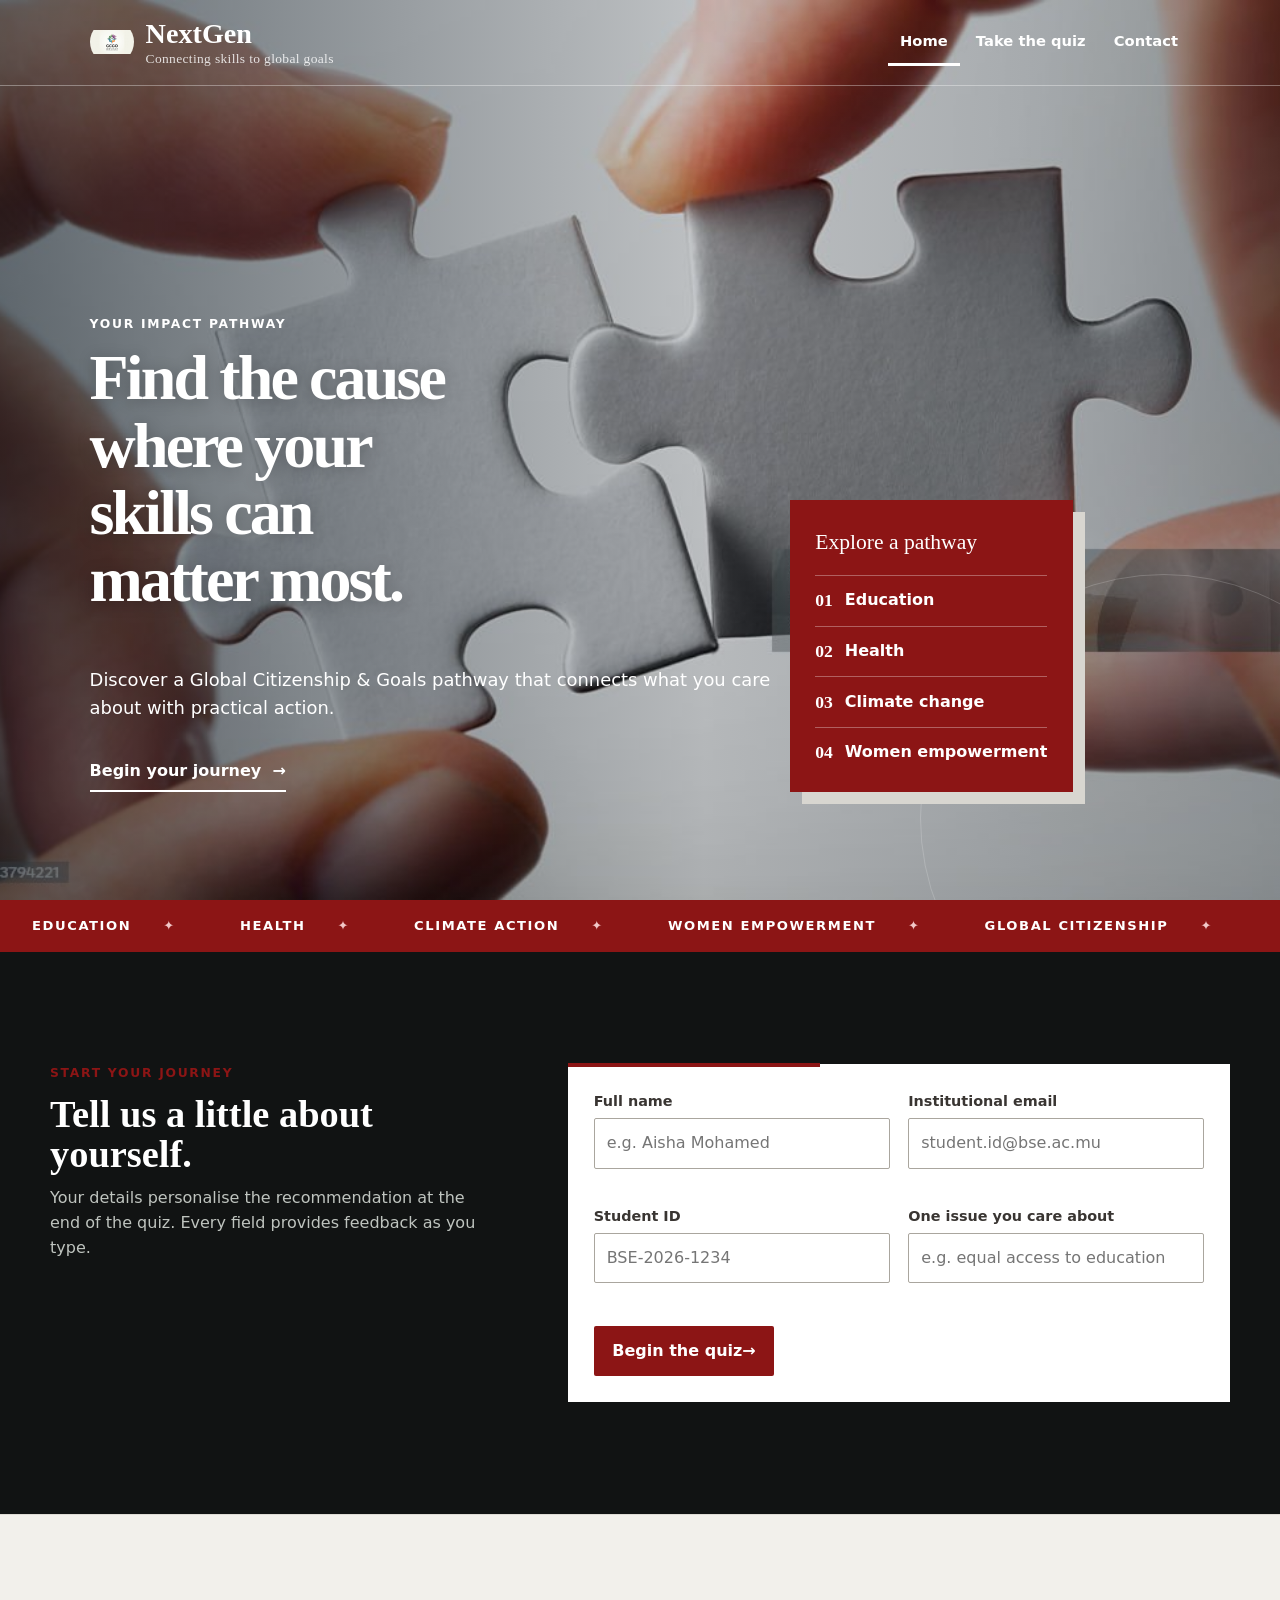
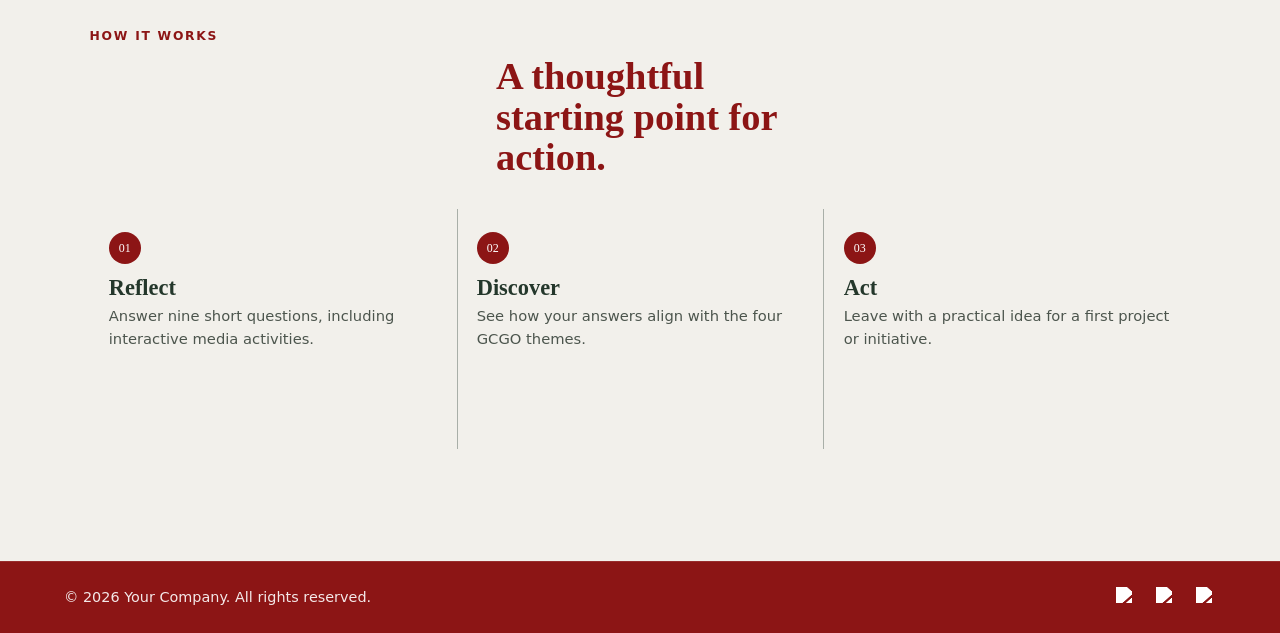
==== index.html @ 07a1584e "changed home.html to index.html" ====
<!doctype html>
<html lang="en">
<head>
  <meta charset="utf-8">
  <meta name="viewport" content="width=device-width, initial-scale=1">
  <title>GCGO Advisor | Find your impact pathway</title>
  <link rel="stylesheet" href="base.css">
  <link rel="stylesheet" href="home.css">
</head>
<body class="page-home">
  <header class="site-header">
    <a class="brand" href="home.html">
      <img src="images/logo.png" alt="GCGO Advisor logo">
      <span>NextGen<small>Connecting skills to global goals</small></span>
    </a>
    <button class="menu-toggle" aria-label="Open navigation" aria-expanded="false">☰</button>
    <nav class="site-nav" aria-label="Primary navigation">
      <ul class="nav-list">
        <li><a href="home.html" aria-current="page">Home</a></li>
        <li><a href="gcgo.html">Take the quiz</a></li>
        <li><a href="contact.html">Contact</a></li>
      </ul>
    </nav>
  </header>
  <main>
    <section class="hero">
      <div class="hero-copy" data-reveal>
        <p class="eyebrow">Your impact pathway</p>
        <h1>Find the cause where your skills can matter most.</h1>
        <p class="lead">Discover a Global Citizenship &amp; Goals pathway that connects what you care about with practical action.</p>
        <a class="hero-link" href="#start-title">Begin your journey <span aria-hidden="true">→</span></a>
      </div>
      <aside class="hero-card" aria-label="Four global goal pathways">
        <p>Explore a pathway</p>
        <ul>
          <li><span>01</span> Education</li>
          <li><span>02</span> Health</li>
          <li><span>03</span> Climate change</li>
          <li><span>04</span> Women empowerment</li>
        </ul>
      </aside>
    </section>
    <div class="impact-ticker" aria-label="GCGO focus areas">
      <span>Education</span>
      <span>Health</span>
      <span>Climate action</span>
      <span>Women empowerment</span>
      <span>Global citizenship</span>
    </div>
    <section class="onboarding reveal-on-scroll" aria-labelledby="start-title">
      <div class="onboarding-copy">
        <p class="eyebrow">Start your journey</p>
        <h2 id="start-title">Tell us a little about yourself.</h2>
        <p>Your details personalise the recommendation at the end of the quiz. Every field provides feedback as you type.</p>
      </div>
      <form id="studentForm" novalidate>
        <div class="field">
          <label for="name">Full name</label>
          <input id="name" autocomplete="name" placeholder="e.g. Aisha Mohamed">
          <small class="error-message" data-error-for="name"></small>
        </div>
        <div class="field">
          <label for="email">Institutional email</label>
          <input id="email" type="email" autocomplete="email" placeholder="student.id@bse.ac.mu">
          <small class="error-message" data-error-for="email"></small>
        </div>
        <div class="field">
          <label for="studentId">Student ID</label>
          <input id="studentId" placeholder="BSE-2026-1234">
          <small class="error-message" data-error-for="studentId"></small>
        </div>
        <div class="field">
          <label for="interest">One issue you care about</label>
          <input id="interest" placeholder="e.g. equal access to education">
          <small class="error-message" data-error-for="interest"></small>
        </div>
        <button class="primary-btn" type="submit">Begin the quiz <span aria-hidden="true">→</span></button>
      </form>
    </section>
    
    <section class="editorial-section reveal-on-scroll">
      <p class="eyebrow">How it works</p>
      <h2>A thoughtful starting point for action.</h2>
      <div class="steps">
        <article>
          <span>01</span>
          <h3>Reflect</h3>
          <p>Answer nine short questions, including interactive media activities.</p>
        </article>
        <article>
          <span>02</span>
          <h3>Discover</h3>
          <p>See how your answers align with the four GCGO themes.</p>
        </article>
        <article>
          <span>03</span>
          <h3>Act</h3>
          <p>Leave with a practical idea for a first project or initiative.</p>
        </article>
      </div>
    </section>
  </main>
  <footer class="site-footer">
    <div class="footer-content">
      <p>&copy; 2026 Your Company. All rights reserved.</p>

      <div class="social-links">
        <!-- LinkedIn -->
        <a href="https://linkedin.com" target="_blank">
          <img src="https://cdn.jsdelivr.net/npm/simple-icons@v10/icons/linkedin.svg" alt="LinkedIn" width="20" height="20">
        </a>

        <!-- X / Twitter -->
        <a href="https://x.com" target="_blank">
          <img src="https://cdn.jsdelivr.net/npm/simple-icons@v10/icons/x.svg" alt="X" width="20" height="20">
        </a>

        <!-- Instagram -->
        <a href="https://instagram.com" target="_blank">
          <img src="https://cdn.jsdelivr.net/npm/simple-icons@v10/icons/instagram.svg" alt="Instagram" width="20" height="20">
        </a>
      </div>
    </div>
  </footer>
  <script src="home.js"></script>
</body>
</html>
---- base.css ----
/* Shared Stanford-cardinal visual system and warm editorial background. */
:root { --stanford-cardinal:#8c1515; 
    --stanford-dark-red:#5e0d0d; 
    --stanford-dark-text:#2e2d29; 
    --stanford-gray:#4d4f53; 
    --stanford-light-bg:#f4f4f0; 
    --stanford-card-bg:#fff; 
    --stanford-border:#dedbd4; 
    --stanford-accent:#c41230; 
    --ink:#1e1b1a; 
    --cream:#f7f5f1; 
    --sage:#e8eee8; 
    --success:#176b3a; 
    --danger:#b42318; }
* { 
    box-sizing:border-box; } 
    
html { scroll-behavior:smooth; } 

body { margin:0; 
    min-width:320px; 
    min-height:100vh;
    display:flex;
    flex-direction:column;
    background:var(--cream); 
    color:var(--ink); 
    font-family:Inter,ui-sans-serif,system-ui,-apple-system,"Segoe UI",sans-serif; 
    line-height:1.55; } 
    
button,input,select,textarea { 
    font:inherit; } 
    
button { cursor:pointer; } 
a { color:inherit; 
    text-decoration:none; }

/*responsive navigation. */
.topbar { padding:.38rem max(4vw,1rem); 
    background:var(--stanford-dark-red); 
    color:#fff; 
    font-size:.76rem; 
    letter-spacing:.04em; }
    
.site-header { display:flex; 
    align-items:center; 
    gap:1.2rem; min-height:84px; 
    padding:.8rem max(4vw,1rem); 
    background:var(--stanford-cardinal); 
    color:#fff;
    border-bottom:1px solid var(--stanford-border); }
    
.brand { display:flex; 
    align-items:center; 
    gap:.75rem; 
    margin-right:auto; 
    color:var(--stanford-cardinal); 
    font-family:Georgia,"Times New Roman",serif; 
    font-size:clamp(1.35rem,2.2vw,2rem); 
    font-weight:700; 
    line-height:1; }
    
.brand img { width:44px; 
    height:44px; 
    border-radius:50%; 
    object-fit:contain; }
    
.brand small { display:block; 
    margin-top:.22rem; 
    color:var(--stanford-gray); 
    font-size:.48em; 
    font-weight:400; 
    letter-spacing:.025em; }
    
.nav-list { display:flex; 
    align-items:center; 
    gap:.2rem; margin:0; 
    padding:0; 
    list-style:none; }
    
.nav-list a { display:block; 
    padding:.65rem .78rem; 
    border-bottom:3px solid transparent; 
    color:#35322f; font-size:.92rem; 
    font-weight:700; }
    
.nav-list a:hover,.nav-list a[aria-current="page"] { 
    border-color:var(--stanford-cardinal); 
    color:black }
    
.menu-toggle { 
    display:none; 
    border:0; 
    background:transparent; 
    color:#fff; 
    font-size:1.55rem; }


main { 
    width:min(1180px,calc(100% - 2.5rem)); 
    margin:0 auto; 
    flex:1 0 auto;
    padding:4rem 0 5rem; }
    
    
.eyebrow { 
    margin:0 0 .65rem; 
    color:var(--stanford-cardinal); 
    font-size:.77rem; 
    font-weight:800; 
    letter-spacing:.14em; 
    text-transform:uppercase; }
    
    
h1,h2,h3,p { margin-top:0; }

h1,h2,h3 { 
    font-family:Georgia,"Times New Roman",serif; 
    line-height:1.05; }
    
h1 { 
    font-size:clamp(2.4rem,5vw,4.65rem); }
    
h2 { 
    font-size:clamp(1.75rem,3vw,2.7rem); }
    
    
.lead { 
    max-width:62ch; 
    color:var(--stanford-gray); 
    font-size:1.1rem; }


/* Buttons and inline validation states provide consistent interaction feedback. */
.primary-btn,.secondary-btn { 
    display:inline-flex; 
    align-items:center; 
    justify-content:center; 
    min-height:46px; 
    padding:.72rem 1.1rem; 
    border:1px solid transparent; 
    border-radius:2px; 
    font-weight:800; 
    transition:background .18s ease,transform .18s ease,box-shadow .18s ease; }
    
    
.primary-btn { 
    background:var(--stanford-cardinal); 
    color:#fff; }
    
    
.primary-btn:hover { 
    background:var(--stanford-dark-red); 
    box-shadow:0 8px 18px rgb(94 13 13 / .18); 
    transform:translateY(-2px); }
    
    
.secondary-btn { 
    background:#fff; 
    border-color:var(--stanford-cardinal); 
    color:var(--stanford-cardinal); }
    
.secondary-btn:hover { 
    background:#f9ece8; }
    
    
.primary-btn:disabled,.secondary-btn:disabled { 
    cursor:not-allowed; 
    opacity:.5; 
    transform:none; }
    
    
.field { 
    display:grid; 
    gap:.35rem; }
    
    
.field label { 
    color:#393532; 
    font-size:.9rem; 
    font-weight:800; }
    
    
.field input,.field select,.field textarea { 
    width:100%; 
    border:1px solid #aaa69e; 
    border-radius:2px; 
    background:#fff; 
    padding:.75rem; 
    color:var(--ink); 
    outline:none; }
    
    
.field input:focus,
.field select:focus,
.field textarea:focus { 
    border-color:var(--stanford-cardinal); 
    box-shadow:0 0 0 3px rgb(140 21 21 / .12); }
    
    
.field .is-valid { 
    border-color:var(--success); }
    
    
.field .is-invalid { 
    border-color:var(--danger); }
    
    
.error-message { 
    min-height:1.15em; 
    color:var(--danger); 
    font-size:.78rem; }
    
    
.success-message { 
    color:var(--success); 
    font-weight:700; }

/* Footer Container */
.site-footer {
  background-color: var(--stanford-cardinal, #8c1515); 
  color: #ffffff;
  padding: 1.5rem 0;
  border-top: 1px solid rgba(255, 255, 255, 0.1);
  margin-top:auto;
}

/* Inner Layout Alignment */
.footer-content {
  max-width: 1200px;
  margin: 0 auto;
  padding: 0 1.5rem;
  
  display: flex;
  justify-content: space-between;
  align-items: center;
  flex-wrap: wrap;
  gap: 1rem;
}

/* Footer Copyright Text */
.footer-content p {
  margin: 0;
  font-size: 0.9rem;
  opacity: 0.9;
}

/* Social Links Container */
.social-links {
  display: flex;
  align-items: center;
  gap: 1.25rem; /* Space between icons */
}

/* Clickable Anchor Wrapper */
.social-links a {
  display: inline-flex;
  align-items: center;
  justify-content: center;
  text-decoration: none;
  transition: transform 0.2s ease, opacity 0.2s ease;
}

/* Hover Lift Effect */
.social-links a:hover {
  transform: translateY(-2px);
  opacity: 0.8;
}

/* Social Icon SVGs */
.social-links img {
  display: block;
  width: 20px;
  height: 20px;
  /* Makes black CDN SVGs pure white to match the footer text */
  filter: brightness(0) invert(1);
}

/* Responsive adjustment for mobile screens */
@media (max-width: 600px) {
  .footer-content {
    flex-direction: column;
    text-align: center;
    justify-content: center;
  }
}
@media (max-width:760px) { 
    .site-header { 
        flex-wrap:wrap; 
        min-height:70px; }

    .menu-toggle { 
        display:block; }
        
    .site-nav { 
        display:none; 
        width:100%; }

    .site-nav.open { 
        display:block; }

    .nav-list { 
        flex-direction:column; 
        align-items:stretch; 
        padding-top:.4rem; }

    .nav-list a { 
        padding:.6rem 0; } 
        
    main { 
        width:min(100% - 1.5rem,1180px); 
        padding:2.7rem 0 3.5rem; }

    .site-footer { 
        grid-template-columns:1fr; } }

/* Compatibility styles keep the pre-existing quiz, results and contact views on the new system. */
.logo img { 
    width:48px; 
    height:48px; 
    border-radius:50%; 
    object-fit:contain; }
    
    
.site-header > h1 { 
    margin:0 auto 0 0; 
    color:#fff; 
    font-size:1.65rem; }
    
    
.nav ul,.footer-nav ul { 
    display:flex; 
    flex-wrap:wrap; 
    gap:.25rem; 
    margin:0; 
    padding:0; 
    list-style:none; }
    
.nav a,.footer-nav a { 
    display:block; 
    padding:.55rem .7rem; 
    color:#fff; 
    font-weight:800; }
    
.nav a:hover,.footer-nav a:hover { 
    background:rgb(255 255 255 / .14); }
    
.site-footer .footer-brand h2 { 
    color:#fff; }
    
    
.site-footer .footer-nav a { 
    color:#fff; }
    
    
.site-footer .footer-nav a:hover { 
    background:rgb(255 255 255 / .12); }

.site-footer:has(.footer-brand) { 
        display:flex; 
        align-items:center; 
        justify-content:space-between; }
        
.contact-card,.summary-card,.chart-panel,.recommendation-card,.question-card,.start-card { 
    background:#fff; 
    box-shadow:0 7px 22px rgb(31 25 20 / .08); }

/* Shared hover feedback makes interactive areas feel responsive throughout the site. */
a[href],button,select,[role="button"],.option-btn { cursor:pointer; }

@media (hover:hover) {
    .primary-btn,.secondary-btn,.theme-toggle,.menu-toggle,.option-btn,
    .pathway-tab,.social-links a {
        transition:transform .18s ease,box-shadow .18s ease,filter .18s ease,background .18s ease;
    }

    .secondary-btn:hover,.theme-toggle:hover,.menu-toggle:hover,
    .pathway-tab:hover,.social-links a:hover {
        transform:translateY(-2px);
        filter:brightness(1.06);
        box-shadow:0 8px 18px rgb(31 25 20 / .14);
    }

    .contact-card:hover,.summary-card:hover,.chart-panel:hover,
    .recommendation-card:hover,.question-card:hover,.start-card:hover,
    .gcgo-guide-card:hover,.quiz-overview:hover,.gcgo-guide:hover {
        transform:translateY(-4px);
        border-color:rgb(140 21 21 / .45);
        box-shadow:0 16px 32px rgb(140 21 21 / .16);
    }

    .contact-card,.summary-card,.chart-panel,.recommendation-card,
    .question-card,.start-card,.gcgo-guide-card,.quiz-overview,.gcgo-guide {
        transition:transform .2s ease,box-shadow .2s ease,border-color .2s ease;
    }

    a[href]:not(.primary-btn):not(.secondary-btn):hover { filter:brightness(1.2); }
}

a[href]:focus-visible,button:focus-visible,select:focus-visible {
    outline:3px solid rgb(140 21 21 / .35);
    outline-offset:3px;
}
    
    
.contact-intro,.result-intro,.quiz-header { 
    border-left:5px solid var(--stanford-cardinal); 
    padding-left:1.25rem; }
    
    
.contact-intro h1,.result-intro h1,.quiz-header h1 { 
    color:var(--stanford-cardinal); }
    
    
.is-valid { 
    border-color:var(--success)!important; }
    
    
.is-invalid,.invalid { 
    border-color:var(--danger)!important; }

/* Shared page controls support compact navigation and active-link feedback. */
.nav a[aria-current="page"] { background:rgb(255 255 255 / .18); color:#fff; }
@media (max-width:760px) { 
    .site-header > .nav { display:none; width:100%; }
    .site-header > 
    .nav.open { display:block; }
    .site-header > 
    .nav ul { flex-direction:column; align-items:stretch; }
    .site-header > .nav a { padding:.7rem 0; } 
    .site-header > .menu-toggle { display:block; margin-left:auto; } 
    .site-header > h1 { margin-right:auto; } }

/* Shared page controls support compact navigation and active-link feedback. */
.nav a[aria-current="page"] { background:rgb(255 255 255 / .18); color:#fff; }
@media (max-width:760px) { .site-header > .nav { display:none; width:100%; }
.site-header > .nav.open { display:block; }
.site-header > .nav ul { flex-direction:column; align-items:stretch; }
.site-header > .nav a { padding:.7rem 0; } 
.site-header > .menu-toggle { display:block; margin-left:auto; } 
.site-header > h1 { margin-right:auto; } }

/* Shared light/dark control and page-level reveal treatment. */
.theme-toggle { 
    order:3; 
    flex:0 0 auto;
    white-space:nowrap;
    border:1px solid rgb(255 255 255 / .7); 
    border-radius:999px; 
    background:transparent; 
    color:#fff; 
    padding:.45rem .7rem; font-size:.78rem; 
    font-weight:800; 
    transition:background .2s ease,transform .2s ease; }
    
    
.theme-toggle:hover { 
    background:rgb(255 255 255 / .16); 
    transform:translateY(-2px); }
    
.shared-reveal { 
    opacity:0; 
    transform:translateY(24px); 
    transition:opacity .65s cubic-bezier(.2,.75,.25,1),transform .65s cubic-bezier(.2,.75,.25,1); }
    
    
.shared-reveal.is-visible { 
    opacity:1; transform:none; }
---- home.css ----
﻿/*Header and site navigation */
.page-home {
    background:#111313;
}

.page-home main {
    width:100%;
    padding:0;
}

.page-home .site-header {
    position:absolute;
    z-index:2;
    top:0;
    left:0;
    width:100%;
    padding:1.2rem max(7vw,1.25rem);
    background:transparent;
    border-bottom:1px solid rgb(255 255 255 / .35);
}

.page-home .brand,
.page-home .nav-list a {
    color:#fff;
}

.page-home .brand small {
    color:#fff;
    opacity:.82;
}

.page-home .nav-list a:hover,
.page-home .nav-list a[aria-current="page"] {
    border-color:#fff;
    color:#fff;
}

/*Hero section */
.page-home .hero {
    position:relative;
    display:flex;
    align-items:end;
    min-height:100vh;
    padding:clamp(10rem,26vh,17rem) max(7vw,1.5rem) clamp(4rem,12vh,8rem);
    background:linear-gradient(90deg,rgb(8 21 31 / .62),rgb(8 21 31 / .22) 55%,rgb(8 21 31 / .38)),url("images/hero-background.jpg") center / cover no-repeat;
    border:0;
    color:#fff;
    isolation:isolate;
    overflow:hidden;
}

.page-home .hero::after {
    position:absolute;
    z-index:-1;
    inset:auto -10% -18% auto;
    width:38vw;
    height:38vw;
    border:1px solid rgb(255 255 255 / .18);
    border-radius:50%;
    content:"";
    animation:orbitDrift 12s ease-in-out infinite;
}

.page-home .hero-copy {
    max-width:700px;
    animation:heroEnter 900ms cubic-bezier(.2,.75,.25,1) both;
}

.page-home .hero h1 {
    max-width:12ch;
    color:#fff;
    font-size:clamp(2.75rem,5vw,5.3rem);
    letter-spacing:-.045em;
    text-shadow:0 2px 16px rgb(0 0 0 / .24);
}

.page-home .hero .eyebrow {
    color:#fff;
}

.page-home .hero .lead {
    color:#fff;
    font-size:1.12rem;
}

.hero-link {
    display:inline-flex;
    gap:.7rem;
    margin-top:1.2rem;
    padding-bottom:.4rem;
    border-bottom:2px solid #fff;
    color:#fff;
    font-weight:800;
}

.page-home .hero-link {
    transition:gap .25s ease,color .25s ease;
}

.hero-link:hover {
    color:#f7d3d3;
}

.page-home .hero-link:hover {
    gap:1.1rem;
}

/*Hero side pathway card */
.hero-card {
    padding:1.6rem;
    background:var(--stanford-cardinal);
    color:#ffffff;
    box-shadow:12px 12px 0 #d8d6d0;
    display:block;
}

.hero-card p {
    margin-bottom:1rem;
    font-family:Georgia,serif;
    font-size:1.35rem;
}

.hero-card ul {
    display:grid;
    gap:.7rem;
    margin:0;
    padding:0;
    list-style:none;
}

.hero-card ul li {
    color:#ffffff;
}

.hero-card li {
    display:flex;
    align-items:center;
    gap:.75rem;
    padding-top:.7rem;
    border-top:1px solid rgb(255 255 255 / .32);
    font-weight:700;
}

.hero-card span,
.steps > article > span {
    font-family:Georgia,serif;
    font-size:1.1rem;
}

/*Impact ticker */
.impact-ticker {
    display:flex;
    gap:0;
    overflow:hidden;
    background:var(--stanford-cardinal);
    color:#fff;
    white-space:nowrap;
}

.impact-ticker span {
    display:inline-block;
    flex:none;
    padding:1rem 2rem;
    font-size:.82rem;
    font-weight:800;
    letter-spacing:.12em;
    text-transform:uppercase;
}

.impact-ticker span::after {
    margin-left:2rem;
    content:"✦";
    color:#f2c7c7;
}

/*Onboarding form section */
.page-home .onboarding,
.page-home .editorial-section {
    width:min(1180px,calc(100% - 2.5rem));
    margin:0 auto;
}

.page-home .onboarding {
    position:relative;
    width:min(100% - 2.5rem,1180px);
    margin:0 auto;
    padding:7rem 0;
    color:#f7f5f1;
}

.onboarding {
    display:grid;
    grid-template-columns:.8fr 1.2fr;
    gap:clamp(2rem,6vw,6rem);
    padding:5rem 0;
}

.onboarding h2,
.editorial-section h2 {
    margin-bottom:.75rem;
    color:var(--stanford-cardinal);
}

.page-home .onboarding-copy p:not(.eyebrow) {
    color:#bfc4bf;
}

.page-home .onboarding h2 {
    color:#fff;
}

#studentForm {
    display:grid;
    grid-template-columns:1fr 1fr;
    gap:1rem 1.15rem;
    padding:1.6rem;
    background:#fff;
    border-top:5px solid var(--stanford-cardinal);
    box-shadow:0 7px 22px rgb(31 25 20 / .08);
}

.page-home #studentForm {
    position:relative;
    border-top:0;
    border-radius:0;
    box-shadow:none;
}

.page-home #studentForm::before {
    position:absolute;
    top:-1px;
    left:0;
    width:38%;
    height:4px;
    background:var(--stanford-cardinal);
    content:"";
}

#studentForm .primary-btn {
    grid-column:1 / -1;
    justify-self:start;
    margin-top:.45rem;
}

/*Editorial section */
.editorial-section {
    padding:4.2rem 0 0;
    border-top:1px solid var(--stanford-border);
}

.page-home .editorial-section {
    width:100%;
    max-width:none;
    padding:7rem max(7vw,1.5rem);
    background:#f2f0eb;
}

.page-home .editorial-section > * {
    width:min(1180px,100%);
    margin-left:auto;
    margin-right:auto;
}

.editorial-section h2 {
    max-width:15ch;
}

.steps {
    display:grid;
    grid-template-columns:repeat(3,1fr);
    gap:1rem;
    margin-top:2rem;
}

.page-home .steps {
    gap:0;
}

.steps article {
    padding:1.45rem 1.2rem;
    background:var(--sage);
    border-top:4px solid #45634f;
    opacity:0;
    transform:translateY(20px);
    transition:opacity .6s ease,transform .6s ease,background .35s ease;
}

.page-home .steps article {
    min-height:240px;
    border:0;
    border-left:1px solid #a9afa8;
    background:transparent;
    transition:background .35s ease,transform .35s ease;
}

.page-home .steps article:first-child {
    border-left:0;
}

.page-home .steps article:hover {
    background:#dfe6df;
    transform:translateY(-10px);
}

.page-home .steps article > span {
    display:inline-grid;
    width:2rem;
    height:2rem;
    place-items:center;
    border-radius:50%;
    background:var(--stanford-cardinal);
    color:#fff;
    font-size:.75rem;
}

.steps h3 {
    margin:.7rem 0 .35rem;
    color:#24372b;
    font-size:1.4rem;
}

.steps p {
    margin:0;
    color:#4c554d;
    font-size:.92rem;
}

/*Scroll reveal effects */
.reveal-on-scroll {
    opacity:0;
    transform:translateY(36px);
    transition:opacity 750ms cubic-bezier(.2,.75,.25,1),transform 750ms cubic-bezier(.2,.75,.25,1);
}

.reveal-on-scroll.is-visible {
    opacity:1;
    transform:none;
}

.is-visible .steps article {
    opacity:1;
    transform:none;
}

.is-visible .steps article:nth-child(2) {
    transition-delay:100ms;
}

.is-visible .steps article:nth-child(3) {
    transition-delay:200ms;
}



/*Responsive adjustments */
@media (max-width:760px) {
    .page-home .site-header {
        padding:1rem 1.1rem;
    }

    .page-home .menu-toggle {
        color:#fff;
    }

    .page-home .site-nav {
        background:rgb(13 25 35 / .94);
    }

    .page-home .nav-list a {
        padding:.7rem 1rem;
    }

    .page-home .hero {
        display:flex;
        min-height:720px;
        padding:10rem 1.5rem 4rem;
    }

    .page-home .hero h1 {
        font-size:clamp(2.7rem,12vw,4rem);
    }

    .page-home .onboarding,
    .page-home .editorial-section {
        width:min(100% - 1.5rem,1180px);
    }

    .hero,
    .onboarding {
        grid-template-columns:1fr;
        padding-bottom:3rem;
    }

    #studentForm,
    .steps {
        grid-template-columns:1fr;
    }
}

@media (max-width:560px) {
    .image-options {
        grid-template-columns:1fr;
    }
}

@media (prefers-reduced-motion:reduce) {
    *,*::before,*::after {
        scroll-behavior:auto!important;
        animation-duration:.01ms!important;
        animation-iteration-count:1!important;
        transition-duration:.01ms!important;
    }
}

/* 10. Keyframes */
@keyframes cardIn {
    from { opacity:0; transform:translateY(8px); }
    to { opacity:1; transform:none; }
}

@keyframes streakGlow {
    50% { box-shadow:0 0 0 5px rgb(140 21 21 / .12); }
}

@keyframes sparkle {
    to { transform:rotate(18deg) scale(1.25); }
}

@keyframes selectedPulse {
    50% { box-shadow:0 0 0 5px rgb(140 21 21 / .16); }
}

@keyframes answerPick {
    50% { transform:scale(.97); }
    100% { transform:scale(1); }
}

@keyframes questionExit {
    to { opacity:0; transform:translateX(-26px) scale(.98); }
}

@keyframes questionEnter {
    from { opacity:0; transform:translateX(24px) scale(.98); }
    to { opacity:1; transform:none; }
}

@keyframes timerPulse {
    50% { transform:scale(1.025); }
}

@keyframes confetti {
    0% { opacity:1; transform:translate(0,0) rotate(0); }
    100% { opacity:0; transform:translate(var(--x),var(--y)) rotate(300deg); }
}

@keyframes heroEnter {
    from {
        opacity:0;
        transform:translateY(35px);
    }
    to {
        opacity:1;
        transform:none;
    }
}

@keyframes orbitDrift {
    50% {
        transform:translate(-30px,-25px) scale(1.07);
    }
}
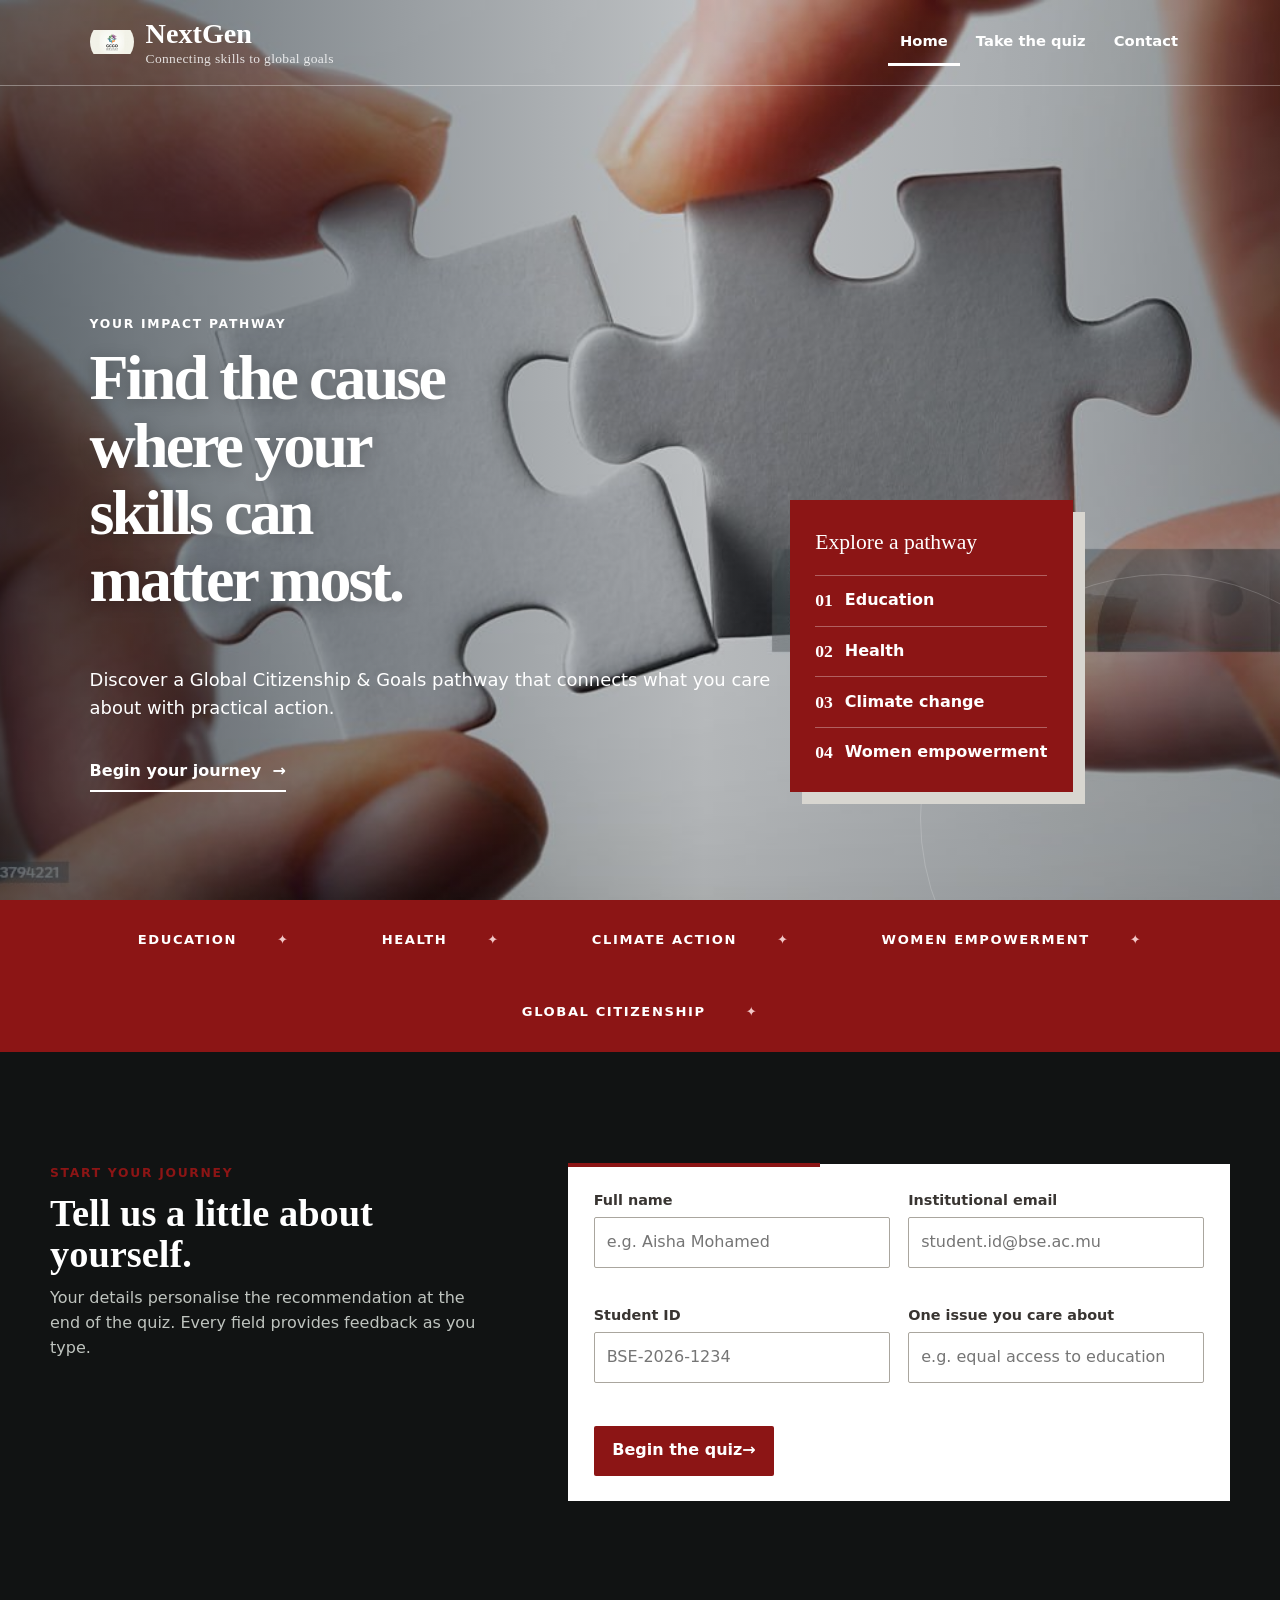
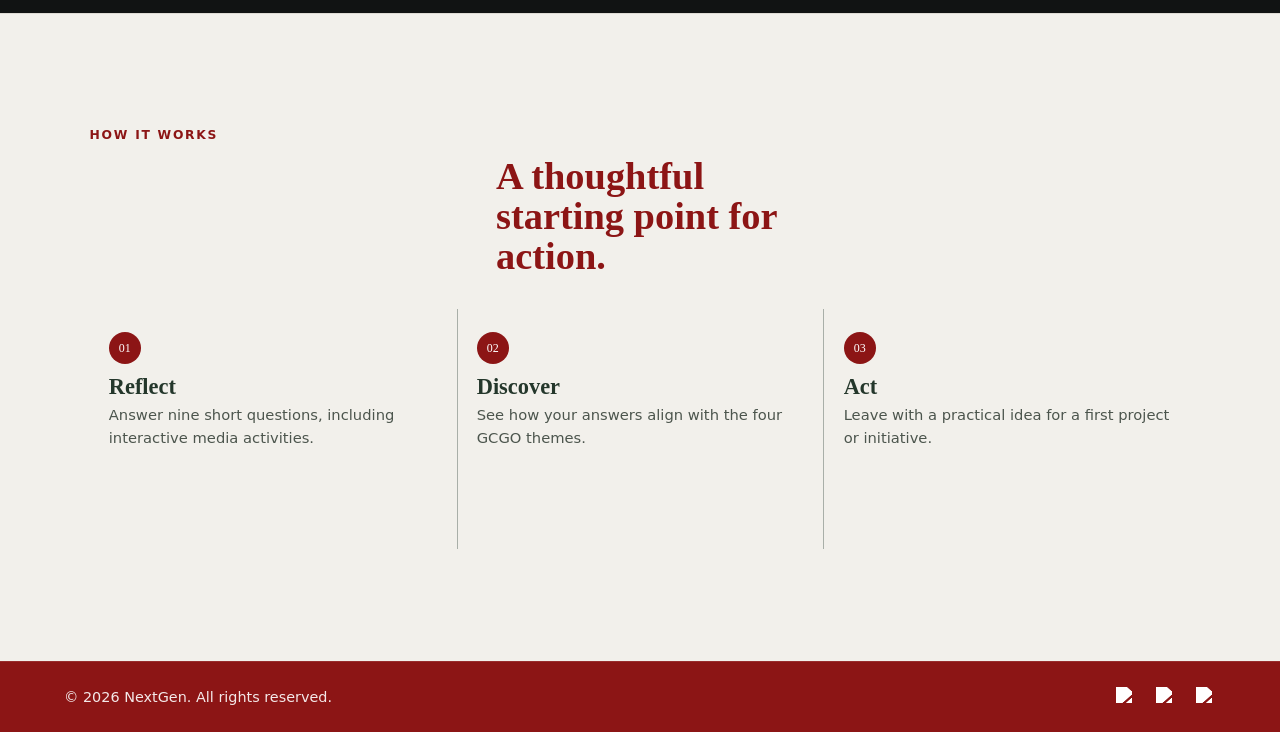
==== commit 10605121: "made the website more responsive" ====
--- a/index.html
+++ b/index.html
@@ -9,14 +9,14 @@
 </head>
 <body class="page-home">
   <header class="site-header">
-    <a class="brand" href="home.html">
+    <a class="brand" href="index.html">
       <img src="images/logo.png" alt="GCGO Advisor logo">
       <span>NextGen<small>Connecting skills to global goals</small></span>
     </a>
     <button class="menu-toggle" aria-label="Open navigation" aria-expanded="false">☰</button>
     <nav class="site-nav" aria-label="Primary navigation">
       <ul class="nav-list">
-        <li><a href="home.html" aria-current="page">Home</a></li>
+        <li><a href="index.html" aria-current="page">Home</a></li>
         <li><a href="gcgo.html">Take the quiz</a></li>
         <li><a href="contact.html">Contact</a></li>
       </ul>
@@ -102,7 +102,7 @@
   </main>
   <footer class="site-footer">
     <div class="footer-content">
-      <p>&copy; 2026 Your Company. All rights reserved.</p>
+      <p>&copy; 2026 NextGen. All rights reserved.</p>
 
       <div class="social-links">
         <!-- LinkedIn -->
--- a/base.css
+++ b/base.css
@@ -18,7 +18,7 @@
 html { scroll-behavior:smooth; } 
 
 body { margin:0; 
-    min-width:320px; 
+    min-width:0;
     min-height:100vh;
     display:flex;
     flex-direction:column;
@@ -466,5 +466,3 @@
 .shared-reveal.is-visible { 
     opacity:1; transform:none; }
 
-
-
--- a/home.css
+++ b/home.css
@@ -150,16 +150,23 @@
 /*Impact ticker */
 .impact-ticker {
     display:flex;
-    gap:0;
+    flex-wrap: wrap;
+    align-items: center;
+    justify-content: center;
+    gap:1.25rem 1.75rem;
+    width: 100%;
     overflow:hidden;
     background:var(--stanford-cardinal);
     color:#fff;
     white-space:nowrap;
+    padding: 0.85rem 1.5rem;
 }
 
 .impact-ticker span {
-    display:inline-block;
-    flex:none;
+    display:inline-flex;
+    align-items: center;
+    gap: 0.5rem;
+    white-space: nonwrap;
     padding:1rem 2rem;
     font-size:.82rem;
     font-weight:800;
@@ -352,8 +359,26 @@
 
 
 
-/*Responsive adjustments */
+/*Responsive designs */
 @media (max-width:760px) {
+    .impact-ticker {
+        flex-wrap:wrap;
+        overflow:visible;
+        white-space:normal;
+    }
+
+    .impact-ticker span {
+        flex:1 1 50%;
+        padding:.7rem .6rem;
+        font-size:.68rem;
+        line-height:1.25;
+        text-align:center;
+    }
+
+    .impact-ticker span::after {
+        display:none;
+    }
+
     .page-home .site-header {
         padding:1rem 1.1rem;
     }
@@ -372,8 +397,17 @@
 
     .page-home .hero {
         display:flex;
+        flex-direction:column;
+        align-items:stretch;
+        justify-content:flex-end;
+        gap:2rem;
         min-height:720px;
         padding:10rem 1.5rem 4rem;
+    }
+
+    .page-home .hero-card {
+        width:100%;
+        max-width:34rem;
     }
 
     .page-home .hero h1 {
@@ -394,6 +428,13 @@
     #studentForm,
     .steps {
         grid-template-columns:1fr;
+    }
+}
+
+@media (min-width:761px) and (max-width:900px) {
+    .onboarding {
+        grid-template-columns:1fr;
+        gap:2.5rem;
     }
 }
 
